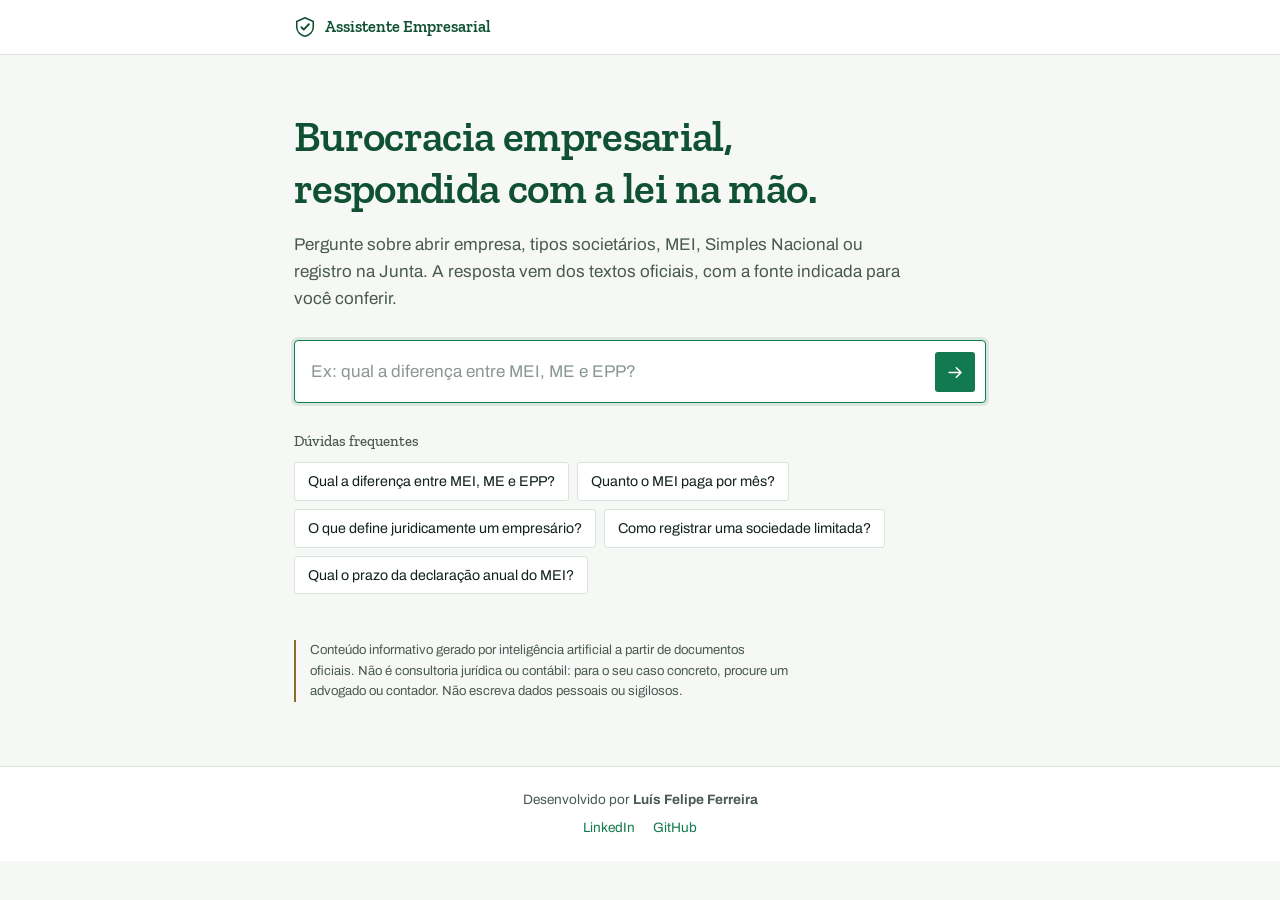
==== web/index.html @ 2f0e13cf "busca hibrida BM25+semantica, multi-query, notas de vigencia e correcoes de extracao HTML" ====
<!DOCTYPE html>
<html lang="pt-BR">
<head>
<meta charset="utf-8">
<meta name="viewport" content="width=device-width, initial-scale=1">
<title>Assistente Empresarial — dúvidas sobre MEI, ME, EPP e registro de empresa</title>
<meta name="description" content="Respostas sobre direito empresarial brasileiro baseadas em legislação e documentos oficiais, sempre com a fonte indicada.">
<link rel="preconnect" href="https://fonts.googleapis.com">
<link rel="preconnect" href="https://fonts.gstatic.com" crossorigin>
<link href="https://fonts.googleapis.com/css2?family=Archivo:wght@400;500;600&family=Zilla+Slab:wght@500;600&display=swap" rel="stylesheet">
<link rel="stylesheet" href="estilo.css">
</head>
<body>

<header class="topo">
  <div class="faixa">
    <a class="marca" href="/">
      <svg class="selo" viewBox="0 0 24 24" aria-hidden="true">
        <path d="M12 2 3 6v6c0 5 3.8 8.9 9 10 5.2-1.1 9-5 9-10V6l-9-4Z"/>
        <path class="selo-marca" d="M8 12.2l2.6 2.6L16.2 9"/>
      </svg>
      <span>Assistente Empresarial</span>
    </a>
    <p class="vigencia">Base: <span id="vigencia">—</span></p>
  </div>
</header>

<main>

  <section class="abertura" id="abertura">
    <h1>Burocracia empresarial,<br>respondida com a lei na mão.</h1>
    <p class="subtitulo">
      Pergunte sobre abrir empresa, tipos societários, MEI, Simples Nacional
      ou registro na Junta. A resposta vem dos textos oficiais, com a fonte
      indicada para você conferir.
    </p>
  </section>

  <form class="consulta" id="formulario" autocomplete="off">
    <label class="oculto" for="pergunta">Sua pergunta</label>
    <textarea id="pergunta" name="pergunta" rows="1" maxlength="500"
      placeholder="Ex: qual a diferença entre MEI, ME e EPP?"></textarea>
    <button type="submit" id="enviar" aria-label="Enviar pergunta">
      <svg viewBox="0 0 24 24" aria-hidden="true"><path d="M4 12h15M13 6l6 6-6 6"/></svg>
    </button>
  </form>

  <section class="sugestoes" id="sugestoes">
    <h2>Dúvidas frequentes</h2>
    <ul>
      <li><button type="button" class="sugestao">Qual a diferença entre MEI, ME e EPP?</button></li>
      <li><button type="button" class="sugestao">Quanto o MEI paga por mês?</button></li>
      <li><button type="button" class="sugestao">O que define juridicamente um empresário?</button></li>
      <li><button type="button" class="sugestao">Como registrar uma sociedade limitada?</button></li>
      <li><button type="button" class="sugestao">Qual o prazo da declaração anual do MEI?</button></li>
    </ul>
  </section>

  <div class="parecer-lista" id="respostas" aria-live="polite"></div>

  <p class="ressalva">
    Conteúdo informativo gerado por inteligência artificial a partir de documentos
    oficiais. Não é consultoria jurídica ou contábil: para o seu caso concreto,
    procure um advogado ou contador. Não escreva dados pessoais ou sigilosos.
  </p>

</main>

<footer class="rodape">
  <p>Desenvolvido por <strong>Luís Felipe Ferreira</strong></p>
  <p class="links">
    <a href="https://www.linkedin.com/in/luís-felipe-barbosa-ferreira-33a0a9210" target="_blank" rel="noopener">LinkedIn</a>
    <a href="https://github.com/oLuisFelipeFerreira/alura-agent" target="_blank" rel="noopener">GitHub</a>
  </p>
</footer>

<template id="modelo-parecer">
  <article class="parecer">
    <p class="quesito"><span>Consulta</span><q class="texto-pergunta"></q></p>
    <div class="corpo"></div>
    <aside class="fontes" hidden>
      <h3>Fontes consultadas</h3>
      <ul></ul>
    </aside>
  </article>
</template>

<script src="app.js"></script>
</body>
</html>
---- web/estilo.css ----
/* =====================================================================
   Assistente Empresarial
   Identidade: documento oficial brasileiro, tornado acolhedor.
   A resposta se apresenta como um parecer; as fontes como nota a margem.
   ===================================================================== */

:root {
  --selo:    #0F5132;  /* verde institucional: marca e titulos */
  --acao:    #127A4E;  /* verde de acao: botoes e links */
  --papel:   #F6F8F6;  /* fundo */
  --tinta:   #12211B;  /* texto */
  --tinta-2: #4A5A52;  /* texto secundario */
  --filete:  #D9E2DB;  /* reguas e bordas */
  --ocre:    #8A6D2F;  /* apenas o aviso de IA */
  --branco:  #FFFFFF;

  --medida: 62ch;      /* largura de leitura confortavel */
}

*, *::before, *::after { box-sizing: border-box; }

html { -webkit-text-size-adjust: 100%; }

body {
  margin: 0;
  background: var(--papel);
  color: var(--tinta);
  font-family: "Archivo", system-ui, -apple-system, sans-serif;
  font-size: 17px;
  line-height: 1.6;
}

h1, h2, h3 {
  font-family: "Zilla Slab", Georgia, serif;
  font-weight: 600;
  line-height: 1.2;
  margin: 0;
}

.oculto {
  position: absolute; width: 1px; height: 1px;
  padding: 0; margin: -1px; overflow: hidden;
  clip-path: inset(50%); white-space: nowrap;
}

/* --- Topo ---------------------------------------------------------- */

.topo {
  border-bottom: 1px solid var(--filete);
  background: var(--branco);
}

.faixa {
  max-width: 74ch;
  margin: 0 auto;
  padding: 14px 24px;
  display: flex;
  align-items: center;
  justify-content: space-between;
  gap: 16px;
}

.marca {
  display: inline-flex;
  align-items: center;
  gap: 9px;
  color: var(--selo);
  text-decoration: none;
  font-family: "Zilla Slab", Georgia, serif;
  font-weight: 600;
  font-size: 1.02rem;
}

.selo { width: 22px; height: 22px; flex: none; }
.selo path { fill: none; stroke: var(--selo); stroke-width: 1.7;
             stroke-linejoin: round; stroke-linecap: round; }
.selo .selo-marca { stroke-width: 2.1; }

.vigencia {
  margin: 0;
  font-size: .8rem;
  color: var(--tinta-2);
}

/* --- Abertura ------------------------------------------------------ */

main {
  max-width: 74ch;
  margin: 0 auto;
  padding: 0 24px 64px;
}

.abertura { padding: 56px 0 28px; }

.abertura h1 {
  font-size: clamp(1.85rem, 5.2vw, 2.7rem);
  color: var(--selo);
  letter-spacing: -.015em;
}

.subtitulo {
  max-width: var(--medida);
  margin: 16px 0 0;
  color: var(--tinta-2);
}

/* --- Campo de consulta --------------------------------------------- */

.consulta {
  display: flex;
  align-items: flex-end;
  gap: 8px;
  background: var(--branco);
  border: 1px solid var(--filete);
  border-radius: 4px;
  padding: 10px 10px 10px 16px;
  transition: border-color .15s ease, box-shadow .15s ease;
}

.consulta:focus-within {
  border-color: var(--acao);
  box-shadow: 0 0 0 3px rgba(18, 122, 78, .13);
}

.consulta textarea {
  flex: 1;
  border: 0;
  outline: 0;
  resize: none;
  background: transparent;
  font: inherit;
  color: inherit;
  padding: 7px 0;
  max-height: 8.5em;
}

.consulta textarea::placeholder { color: #8B9891; }

.consulta button {
  flex: none;
  width: 40px; height: 40px;
  border: 0;
  border-radius: 3px;
  background: var(--acao);
  cursor: pointer;
  display: grid;
  place-items: center;
  transition: background .15s ease;
}

.consulta button:hover:not(:disabled) { background: var(--selo); }
.consulta button:disabled { background: #A9BCB2; cursor: default; }
.consulta button svg {
  width: 19px; height: 19px; fill: none;
  stroke: var(--branco); stroke-width: 2;
  stroke-linecap: round; stroke-linejoin: round;
}

/* --- Sugestoes ----------------------------------------------------- */

.sugestoes { margin-top: 30px; }

.sugestoes h2 {
  font-size: .93rem;
  color: var(--tinta-2);
  font-weight: 500;
  margin-bottom: 11px;
}

.sugestoes ul {
  list-style: none;
  margin: 0; padding: 0;
  display: flex; flex-wrap: wrap; gap: 8px;
}

.sugestao {
  font: inherit;
  font-size: .89rem;
  color: var(--tinta);
  background: var(--branco);
  border: 1px solid var(--filete);
  border-radius: 3px;
  padding: 7px 13px;
  cursor: pointer;
  transition: border-color .15s ease, color .15s ease;
}

.sugestao:hover { border-color: var(--acao); color: var(--acao); }

/* --- Parecer (a resposta) ------------------------------------------ */

.parecer-lista { margin-top: 8px; }

.parecer {
  margin-top: 40px;
  padding-top: 30px;
  border-top: 1px solid var(--filete);
}

.parecer:first-child { border-top: 0; }

.quesito {
  margin: 0 0 22px;
  display: flex;
  flex-direction: column;
  gap: 5px;
}

.quesito span {
  font-size: .76rem;
  letter-spacing: .03em;
  color: var(--tinta-2);
}

.quesito q {
  font-family: "Zilla Slab", Georgia, serif;
  font-size: 1.24rem;
  font-weight: 500;
  color: var(--selo);
  quotes: none;
}

.corpo { max-width: var(--medida); }
.corpo p { margin: 0 0 1em; }
.corpo p:last-child { margin-bottom: 0; }
.corpo h3 { font-size: 1.05rem; margin: 1.5em 0 .5em; color: var(--selo); }
.corpo ul, .corpo ol { margin: 0 0 1em; padding-left: 1.3em; }
.corpo li { margin-bottom: .35em; }
.corpo strong { font-weight: 600; }
.corpo table {
  border-collapse: collapse;
  width: 100%;
  margin: 0 0 1em;
  font-size: .93rem;
}
.corpo th, .corpo td {
  border-bottom: 1px solid var(--filete);
  padding: 7px 10px 7px 0;
  text-align: left;
}
.corpo th { color: var(--selo); font-weight: 600; }

/* Pensando */
.pensando {
  color: var(--tinta-2);
  font-size: .95rem;
  display: flex; align-items: center; gap: 9px;
}
.pulso {
  width: 7px; height: 7px; border-radius: 50%;
  background: var(--acao);
  animation: pulsar 1.3s ease-in-out infinite;
}
@keyframes pulsar {
  0%, 100% { opacity: .25; }
  50%      { opacity: 1; }
}

/* --- Fontes: a nota a margem, o gesto forte do layout -------------- */

.fontes {
  margin-top: 26px;
  border-left: 3px solid var(--selo);
  padding: 2px 0 2px 16px;
}

.fontes h3 {
  font-family: "Archivo", sans-serif;
  font-size: .82rem;
  font-weight: 600;
  color: var(--selo);
  margin-bottom: 7px;
}

.fontes ul { list-style: none; margin: 0; padding: 0; }

.fontes li {
  font-size: .84rem;
  color: var(--tinta-2);
  padding: 2px 0;
  display: flex;
  flex-wrap: wrap;
  gap: 4px 9px;
}

.fontes .categoria {
  color: var(--selo);
  font-weight: 600;
}

.fontes .paginas { color: #7C8B83; }

/* --- Ressalva e rodape --------------------------------------------- */

.ressalva {
  max-width: var(--medida);
  margin: 46px 0 0;
  padding-left: 14px;
  border-left: 2px solid var(--ocre);
  font-size: .82rem;
  line-height: 1.55;
  color: var(--tinta-2);
}

.rodape {
  border-top: 1px solid var(--filete);
  background: var(--branco);
  padding: 22px 24px;
  text-align: center;
  font-size: .85rem;
  color: var(--tinta-2);
}

.rodape p { margin: 0; }
.rodape .links { margin-top: 7px; display: flex; gap: 18px; justify-content: center; }
.rodape a { color: var(--acao); text-decoration: none; }
.rodape a:hover { text-decoration: underline; }

/* --- Acessibilidade ------------------------------------------------ */

:focus-visible {
  outline: 2px solid var(--acao);
  outline-offset: 2px;
}

@media (prefers-reduced-motion: reduce) {
  *, *::before, *::after {
    animation-duration: .01ms !important;
    animation-iteration-count: 1 !important;
    transition-duration: .01ms !important;
  }
}

@media (max-width: 560px) {
  body { font-size: 16px; }
  .abertura { padding: 38px 0 22px; }
  main { padding-inline: 18px; }
  .faixa { padding-inline: 18px; }
  .vigencia { display: none; }
}
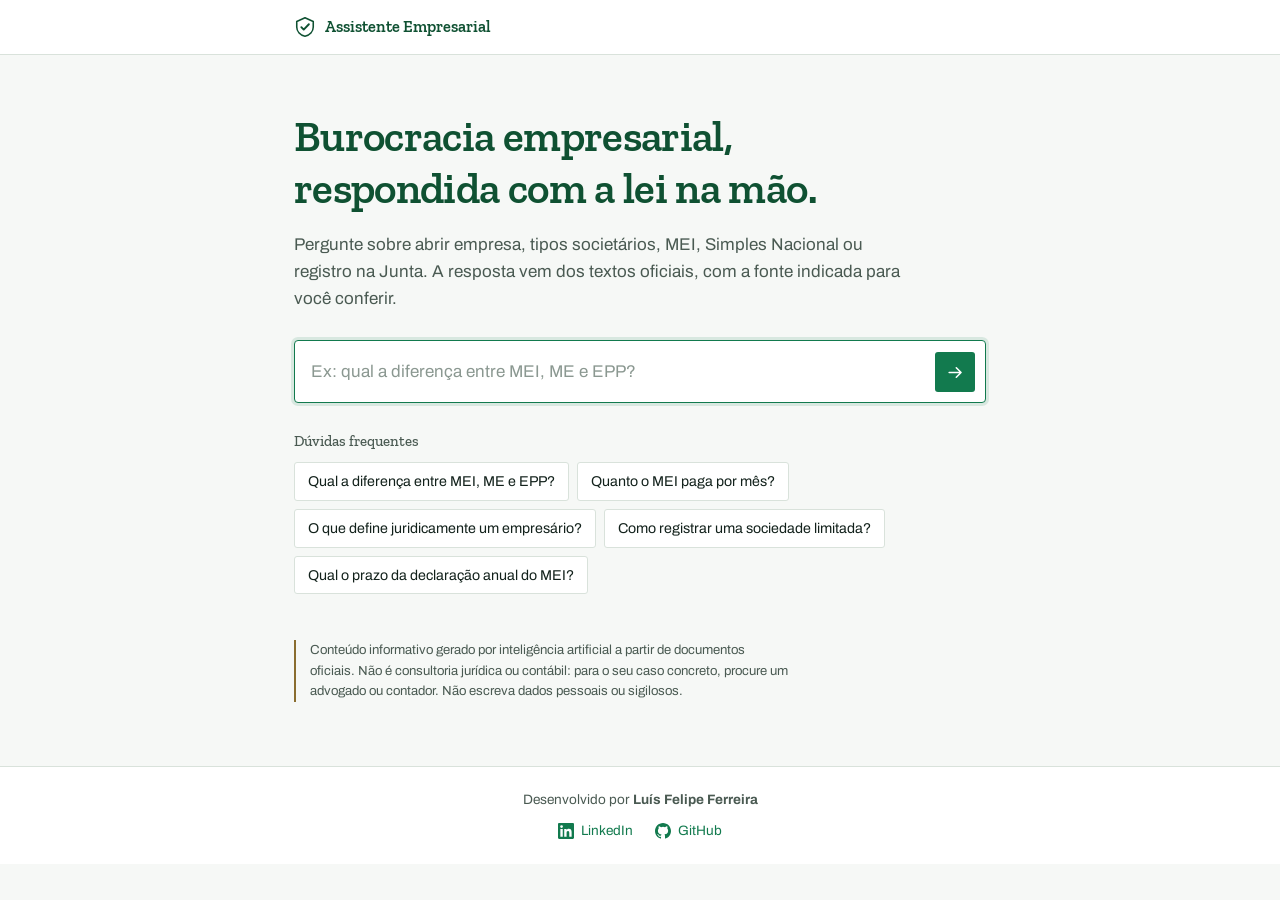
==== commit 0e7d7897: "README profissional, front-end com FastAPI e melhorias de resiliencia" ====
--- a/web/index.html
+++ b/web/index.html
@@ -69,19 +69,39 @@
 <footer class="rodape">
   <p>Desenvolvido por <strong>Luís Felipe Ferreira</strong></p>
   <p class="links">
-    <a href="https://www.linkedin.com/in/luís-felipe-barbosa-ferreira-33a0a9210" target="_blank" rel="noopener">LinkedIn</a>
-    <a href="https://github.com/oLuisFelipeFerreira/alura-agent" target="_blank" rel="noopener">GitHub</a>
+    <a href="https://www.linkedin.com/in/luís-felipe-barbosa-ferreira-33a0a9210" target="_blank" rel="noopener" aria-label="LinkedIn">
+      <svg viewBox="0 0 24 24" aria-hidden="true"><path d="M20.45 20.45h-3.56v-5.57c0-1.33-.02-3.04-1.85-3.04-1.85 0-2.14 1.45-2.14 2.94v5.67H9.35V9h3.41v1.56h.05c.48-.9 1.63-1.85 3.36-1.85 3.6 0 4.27 2.37 4.27 5.45v6.29zM5.34 7.43a2.06 2.06 0 1 1 0-4.13 2.06 2.06 0 0 1 0 4.13zM7.12 20.45H3.56V9h3.56v11.45zM22.22 0H1.77C.8 0 0 .78 0 1.74v20.52C0 23.22.8 24 1.77 24h20.45c.98 0 1.78-.78 1.78-1.74V1.74C24 .78 23.2 0 22.22 0z"/></svg>
+      <span>LinkedIn</span>
+    </a>
+    <a href="https://github.com/oLuisFelipeFerreira/alura-agent" target="_blank" rel="noopener" aria-label="GitHub">
+      <svg viewBox="0 0 24 24" aria-hidden="true"><path d="M12 0C5.37 0 0 5.37 0 12c0 5.3 3.44 9.8 8.2 11.39.6.11.82-.26.82-.58v-2.03c-3.34.73-4.04-1.61-4.04-1.61-.55-1.39-1.33-1.76-1.33-1.76-1.09-.74.08-.73.08-.73 1.2.09 1.84 1.24 1.84 1.24 1.07 1.83 2.81 1.3 3.5.99.11-.78.42-1.3.76-1.6-2.67-.3-5.47-1.33-5.47-5.93 0-1.31.47-2.38 1.24-3.22-.12-.3-.54-1.52.12-3.18 0 0 1.01-.32 3.3 1.23a11.5 11.5 0 0 1 6 0c2.29-1.55 3.3-1.23 3.3-1.23.66 1.66.24 2.88.12 3.18.77.84 1.24 1.91 1.24 3.22 0 4.61-2.81 5.63-5.48 5.92.43.37.82 1.1.82 2.22v3.29c0 .32.22.7.83.58C20.56 21.8 24 17.3 24 12c0-6.63-5.37-12-12-12z"/></svg>
+      <span>GitHub</span>
+    </a>
   </p>
 </footer>
 
 <template id="modelo-parecer">
   <article class="parecer">
-    <p class="quesito"><span>Consulta</span><q class="texto-pergunta"></q></p>
-    <div class="corpo"></div>
-    <aside class="fontes" hidden>
-      <h3>Fontes consultadas</h3>
-      <ul></ul>
-    </aside>
+    <p class="quesito"><q class="texto-pergunta"></q></p>
+    <div class="documento">
+      <div class="cabecalho-doc">
+        <svg class="balanca" viewBox="0 0 24 24" aria-hidden="true">
+          <path d="M12 5.5v14M8.5 19.5h7M4.5 8.2l15-2.4"/>
+          <path d="M4.5 8.2 2 14.2a2.9 2.9 0 0 0 5.6 0Z"/>
+          <path d="M19.5 5.8 17 11.8a2.9 2.9 0 0 0 5.6 0Z"/>
+          <circle cx="12" cy="4.2" r="1.3"/>
+        </svg>
+        <div>
+          <h2>Fundamentação</h2>
+          <p>Resposta gerada por IA a partir dos documentos oficiais</p>
+        </div>
+      </div>
+      <div class="corpo"></div>
+      <aside class="fontes" hidden>
+        <h3>Fontes consultadas</h3>
+        <ul></ul>
+      </aside>
+    </div>
   </article>
 </template>
 
--- a/web/estilo.css
+++ b/web/estilo.css
@@ -187,46 +187,85 @@
 
 .sugestao:hover { border-color: var(--acao); color: var(--acao); }
 
-/* --- Parecer (a resposta) ------------------------------------------ */
+/* --- Parecer: a resposta como documento ---------------------------- */
 
 .parecer-lista { margin-top: 8px; }
 
-.parecer {
-  margin-top: 40px;
-  padding-top: 30px;
-  border-top: 1px solid var(--filete);
-}
-
-.parecer:first-child { border-top: 0; }
-
+.parecer { margin-top: 44px; }
+
+/* A consulta, destacada acima do documento */
 .quesito {
-  margin: 0 0 22px;
-  display: flex;
-  flex-direction: column;
-  gap: 5px;
-}
-
-.quesito span {
-  font-size: .76rem;
-  letter-spacing: .03em;
-  color: var(--tinta-2);
+  margin: 0 0 14px;
+  padding-left: 15px;
+  border-left: 3px solid var(--filete);
 }
 
 .quesito q {
   font-family: "Zilla Slab", Georgia, serif;
-  font-size: 1.24rem;
+  font-size: 1.3rem;
   font-weight: 500;
   color: var(--selo);
   quotes: none;
-}
-
-.corpo { max-width: var(--medida); }
+  line-height: 1.35;
+}
+
+/* O documento em si: uma folha sobre o papel de fundo */
+.documento {
+  background: var(--branco);
+  border: 1px solid var(--filete);
+  border-radius: 5px;
+  overflow: hidden;
+}
+
+.cabecalho-doc {
+  display: flex;
+  align-items: center;
+  gap: 12px;
+  padding: 15px 26px;
+  border-bottom: 1px solid var(--filete);
+  background: #F1F6F2;
+}
+
+.balanca {
+  width: 26px; height: 26px; flex: none;
+  fill: none; stroke: var(--selo); stroke-width: 1.5;
+  stroke-linecap: round; stroke-linejoin: round;
+}
+
+.cabecalho-doc h2 {
+  font-size: 1rem;
+  color: var(--selo);
+  letter-spacing: .01em;
+}
+
+.cabecalho-doc p {
+  margin: 1px 0 0;
+  font-size: .76rem;
+  color: var(--tinta-2);
+}
+
+.corpo {
+  padding: 26px;
+  max-width: var(--medida);
+}
+
+.corpo > :first-child { margin-top: 0; }
 .corpo p { margin: 0 0 1em; }
 .corpo p:last-child { margin-bottom: 0; }
-.corpo h3 { font-size: 1.05rem; margin: 1.5em 0 .5em; color: var(--selo); }
-.corpo ul, .corpo ol { margin: 0 0 1em; padding-left: 1.3em; }
-.corpo li { margin-bottom: .35em; }
-.corpo strong { font-weight: 600; }
+
+.corpo h3 {
+  font-size: 1.06rem;
+  margin: 1.6em 0 .55em;
+  color: var(--selo);
+  padding-bottom: .3em;
+  border-bottom: 1px solid var(--filete);
+}
+
+.corpo ul, .corpo ol { margin: 0 0 1em; padding-left: 1.25em; }
+.corpo li { margin-bottom: .4em; }
+.corpo li::marker { color: var(--acao); }
+.corpo strong { font-weight: 600; color: var(--tinta); }
+
 .corpo table {
   border-collapse: collapse;
   width: 100%;
@@ -235,7 +274,7 @@
 }
 .corpo th, .corpo td {
   border-bottom: 1px solid var(--filete);
-  padding: 7px 10px 7px 0;
+  padding: 8px 12px 8px 0;
   text-align: left;
 }
 .corpo th { color: var(--selo); font-weight: 600; }
@@ -256,20 +295,27 @@
   50%      { opacity: 1; }
 }
 
-/* --- Fontes: a nota a margem, o gesto forte do layout -------------- */
+.falha {
+  color: var(--ocre);
+  border-left: 2px solid var(--ocre);
+  padding-left: 13px;
+  margin: 0;
+}
+
+/* --- Fontes: rodape do documento ----------------------------------- */
 
 .fontes {
-  margin-top: 26px;
-  border-left: 3px solid var(--selo);
-  padding: 2px 0 2px 16px;
+  border-top: 1px solid var(--filete);
+  background: #FAFCFA;
+  padding: 16px 26px 18px;
 }
 
 .fontes h3 {
   font-family: "Archivo", sans-serif;
-  font-size: .82rem;
+  font-size: .81rem;
   font-weight: 600;
   color: var(--selo);
-  margin-bottom: 7px;
+  margin-bottom: 8px;
 }
 
 .fontes ul { list-style: none; margin: 0; padding: 0; }
@@ -277,17 +323,13 @@
 .fontes li {
   font-size: .84rem;
   color: var(--tinta-2);
-  padding: 2px 0;
+  padding: 3px 0;
   display: flex;
   flex-wrap: wrap;
-  gap: 4px 9px;
-}
-
-.fontes .categoria {
-  color: var(--selo);
-  font-weight: 600;
-}
-
+  gap: 4px 10px;
+}
+
+.fontes .categoria { color: var(--selo); font-weight: 600; }
 .fontes .paginas { color: #7C8B83; }
 
 /* --- Ressalva e rodape --------------------------------------------- */
@@ -312,9 +354,17 @@
 }
 
 .rodape p { margin: 0; }
-.rodape .links { margin-top: 7px; display: flex; gap: 18px; justify-content: center; }
-.rodape a { color: var(--acao); text-decoration: none; }
-.rodape a:hover { text-decoration: underline; }
+.rodape .links {
+  margin-top: 10px;
+  display: flex; gap: 22px; justify-content: center;
+}
+.rodape a {
+  color: var(--acao);
+  text-decoration: none;
+  display: inline-flex; align-items: center; gap: 7px;
+}
+.rodape a svg { width: 16px; height: 16px; fill: currentColor; }
+.rodape a:hover { color: var(--selo); text-decoration: underline; }
 
 /* --- Acessibilidade ------------------------------------------------ */
 
@@ -337,4 +387,6 @@
   main { padding-inline: 18px; }
   .faixa { padding-inline: 18px; }
   .vigencia { display: none; }
-}
+  .corpo, .fontes, .cabecalho-doc { padding-inline: 18px; }
+  .quesito q { font-size: 1.15rem; }
+}
